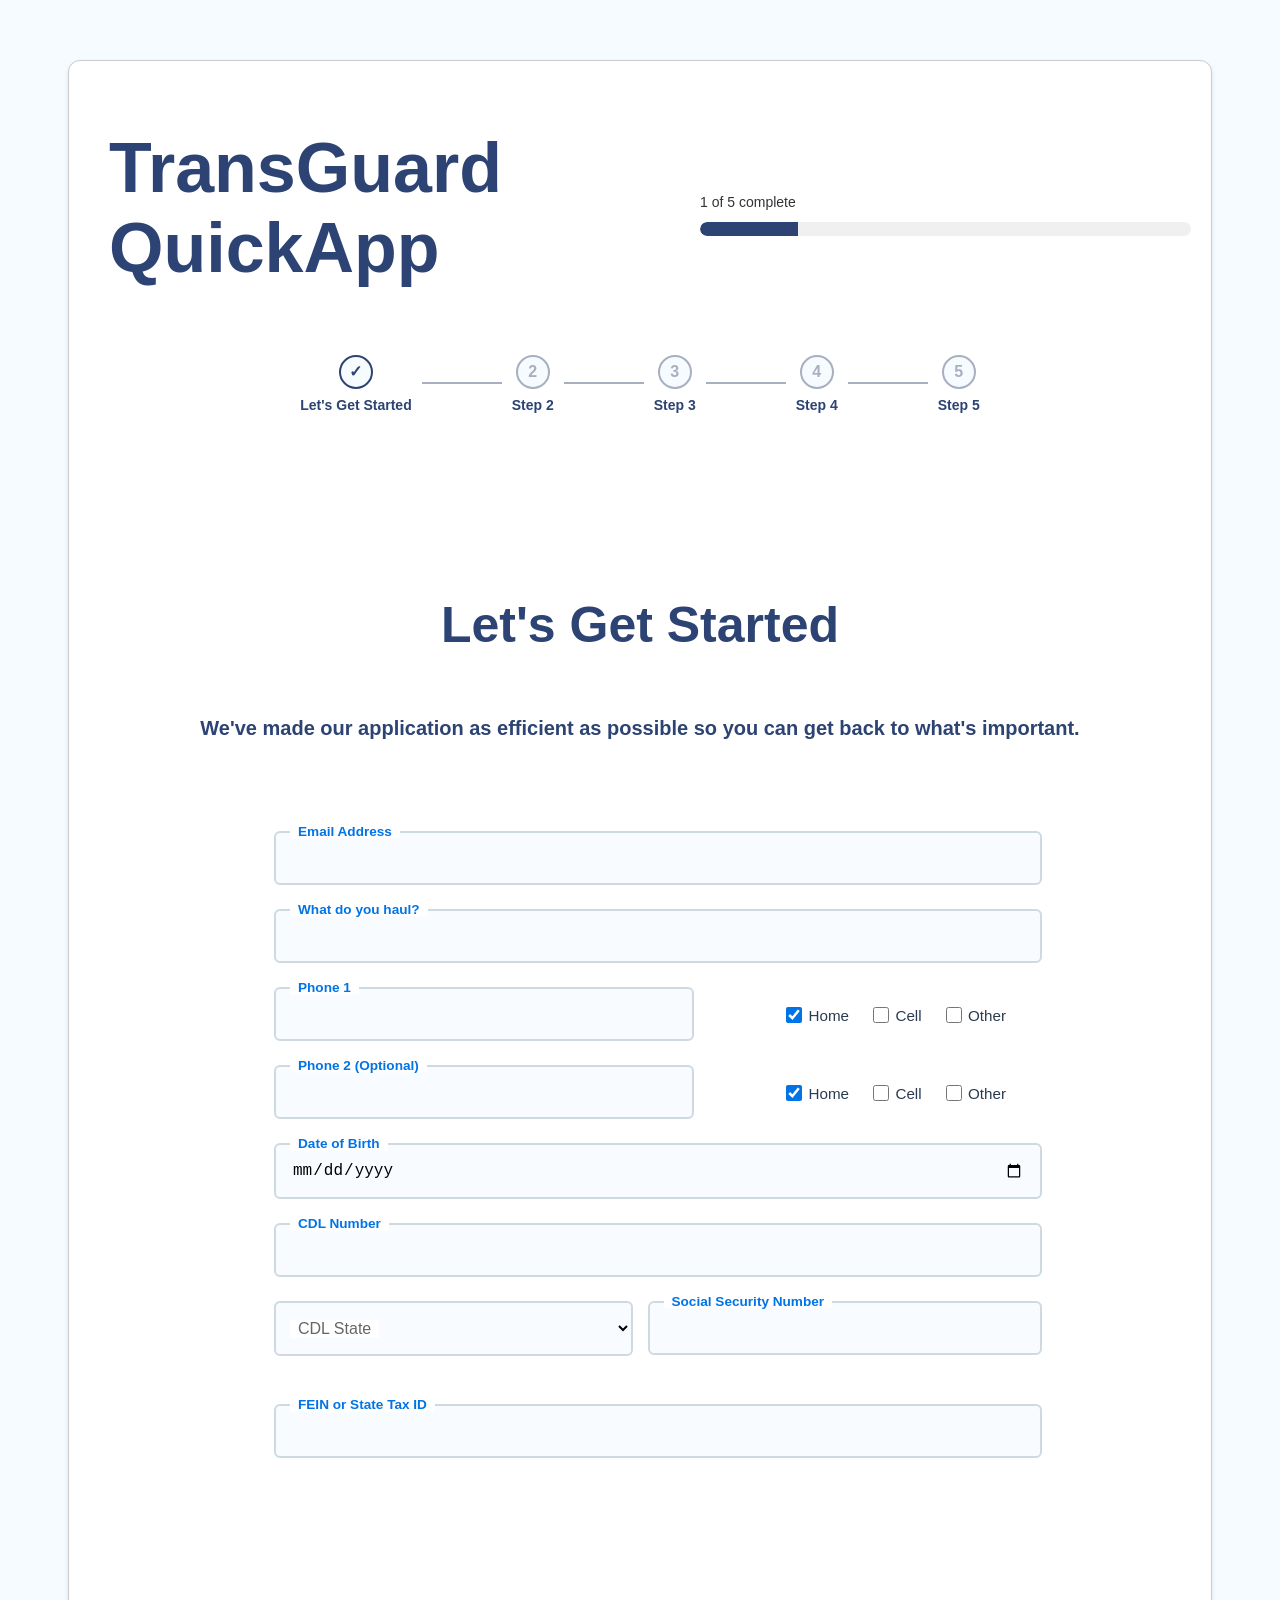
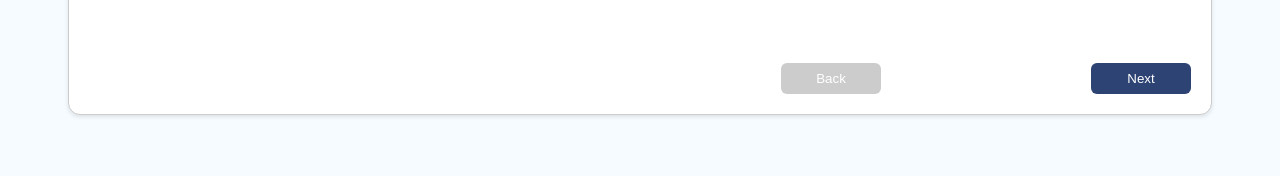
==== index.html @ a88e21fb "feat: add project files till step 3" ====
<!DOCTYPE html>
<html lang="en">
  <head>
    <meta charset="UTF-8" />
    <meta name="viewport" content="width=device-width, initial-scale=1.0" />
    <title>Form File</title>
    <link rel="stylesheet" href="styles/main.css" />
    <!-- <link rel="stylesheet" href="styles/step1.css" /> -->
  </head>
  <body>
    <form class="main-container">
      <div class="head">
        <h1>TransGuard QuickApp</h1>
        <div class="progress-container">
          <p id="progress-text">1 of 5 complete</p>
          <div class="progress-bar">
            <div class="progress-fill"></div>
          </div>
        </div>
      </div>
      <div class="stepper-container">
        <div class="step active">
          <div class="circle">✓</div>
          <p>Let's Get Started</p>
        </div>
        <div class="line"></div>
        <div class="step">
          <div class="circle">2</div>
          <p>Step 2</p>
        </div>
        <div class="line"></div>
        <div class="step">
          <div class="circle">3</div>
          <p>Step 3</p>
        </div>
        <div class="line"></div>
        <div class="step">
          <div class="circle">4</div>
          <p>Step 4</p>
        </div>
        <div class="line"></div>
        <div class="step">
          <div class="circle">5</div>
          <p>Step 5</p>
        </div>
      </div>

      <div class="target">
      </div>

      <div class="form-buttons">
        <button type="button" id="prevBtn" disabled>Back</button>
        <button type="button" id="nextBtn">Next</button>
        <button type="button" id="submitBtn" class="hidden">Submit</button>
      </div>
    </form>

    <script src="js/snapping.js"></script>
  </body>
</html>
---- styles/main.css ----
body {
  background-color: #f5fbff;
  font-family: Arial, sans-serif;
  margin-top: 50px;
}

form {
  display: flex;
  flex-direction: column;
  gap: 20px;
  margin: 60px;
  border: 1px solid #ccc;
  padding: 20px;
  border-radius: 12px;
  background-color: white;
  box-shadow: 0 2px 4px rgba(0, 0, 0, 0.1);
}

.head {
  display: flex;
  gap: 70px;
}

.progress-container {
  display: flex;
  flex-direction: column;
  align-items: flex-start;
  justify-content: center;
  gap: 6px;
  width: 700px;
}

.head h1 {
  color: #2c4373;
  margin-left: 20px;
  font-size: 70px;
}

.progress-container p {
  font-size: 14px;
  color: #333;
  margin-bottom: 6px;
}

.progress-bar {
  width: 100%;
  height: 14px;
  background-color: #f0f0f0;
  border-radius: 8px;
  overflow: hidden;
}

.progress-fill {
  width: 30%;
  height: 100%;
  background-color: #2c4373;
  border-radius: 8px 0 0 8px;
  transition: width 0.4s ease;
}

.stepper-container {
  display: flex;
  align-items: center;
  justify-content: center;
  gap: 10px;
}

.step {
  display: flex;
  flex-direction: column;
  align-items: center;
  position: relative;
}

.circle {
  width: 30px;
  height: 30px;
  border: 2px solid #a8b0c0;
  border-radius: 50%;
  display: flex;
  justify-content: center;
  align-items: center;
  font-weight: bold;
  color: #a8b0c0;
  background-color: #f5fbff;
}

.step.active .circle {
  border-color: #2c4373;
  color: #2c4373;
}

.step.completed .circle {
  background-color: #2c4373;
  color: #fff;
  border-color: #2c4373;
}

.step p {
  margin-top: 8px;
  font-weight: bold;
  color: #2c4373;
  font-size: 14px;
}

.line {
  height: 2px;
  width: 80px;
  background-color: #a8b0c0;
  margin-top: -15px;
}

.line.active {
  background-color: #2c4373;
}

.form-buttons {
  display: flex;
  justify-content: end;
  gap: 210px;
}

.form-buttons button {
  background-color: #2c4373;
  color: white;
  border: none;
  padding: 8px 16px;
  border-radius: 6px;
  cursor: pointer;
  width: 100px;
  transition: background 0.3s ease;
}

.form-buttons button:hover {
  background-color: #1e2f5b;
}

.form-buttons button:disabled {
  background-color: #ccc;
  cursor: not-allowed;
}



.floating-label {
    position: absolute;
    left: 1rem;
    top: 50%;
    transform: translateY(-50%);
    background-color: white;
    padding: 0 0.5rem;
    color: #666;
    font-size: 1rem;
    font-weight: 500;
    pointer-events: none;
    transition: all 0.3s ease;
    z-index: 1;
  }
  
  .input-container input:focus + .floating-label,
  .input-container input:valid + .floating-label,
  .input-container input:not(:placeholder-shown) + .floating-label,
  .input-container input.has-value + .floating-label,
  .input-container input.focused + .floating-label,
  .input-container select:focus + .floating-label,
  .input-container select:valid + .floating-label,
  .input-container select.has-value + .floating-label,
  .input-container select.focused + .floating-label {
    top: 0;
    transform: translateY(-50%);
    font-size: 0.85rem;
    color: #0073e6;
    font-weight: 600;
  }
---- styles/step1.css ----
/* ===== Target Container Styles ===== */
.target {
  margin: 20px 20px;
  padding: 80px;
  border-radius: 8px;
}

.target h2 {
  color: #2c4373;
  margin-top: 0;
}

.target p {
  color: #333;
  line-height: 1.6;
}

/* ===== Step 1 Header Styles ===== */
.step-1-header {
  display: flex;
  justify-content: center;
  color: #2c4373;
  line-height: 1.8;
  margin-bottom: 40px;
  font-size: 50px;
}

.step-1-text {
  display: flex;
  justify-content: center;
  color: #2c4373;
  line-height: 1.8;
  margin-bottom: 40px;
  font-size: 20px;
}

/* ===== Form Container ===== */
.form-container {
  margin: 85px;
  text-align: center;
}

/* ===== Form Input Styles ===== */
label {
  display: block;
  font-weight: 700;
  color: #1f3b73;
  margin-bottom: 6px;
}

input,
select,
textarea {
  width: 100%;
  padding: 10px 12px;
  border: 2px solid #cce0eb;
  border-radius: 5px;
  background-color: #f1f8fb;
  font-size: 1rem;
  outline: none;
  transition: border-color 0.3s ease;
}

input:focus,
select:focus,
textarea:focus {
  border-color: #1f3b73;
}



input:invalid:focus,
select:invalid:focus {
  border-color: #e74c3c;
  box-shadow: 0 0 4px rgba(231, 76, 60, 0.4);
}

input:invalid + .error,
select:invalid + .error {
  color: #e74c3c;
  font-size: 0.9rem;
}

/* ===== Required Text ===== */
input:invalid ~ .required-text,
select:invalid ~ .required-text {
  display: block;
  color: #e74c3c;
  font-size: 0.9rem;
  margin-top: 3px;
}

.required-text {
  display: block;
  color: #e74c3c;
  font-size: 0.9rem;
  margin-top: 3px;
  margin-bottom: 15px;
}

/* ===== Form Group and Layout ===== */
.form-group {
  margin-bottom: 1.5rem;
}

.form-row {
  display: flex;
  gap: 15px;
}

.form-row .form-group.half {
  flex: 1;
}

/* ===== Phone Input Styling ===== */
.phone-input {
  display: flex;
  flex-direction: row;
  gap: 8rem;
}

.phone-input .input-container {
  margin-bottom: 0;
  width: 100%;
}

/* ===== Checkbox Group ===== */
.checkbox-group {
  display: flex;
  align-items: center;
  justify-content: flex-start;
  gap: 1.5rem;
  margin-top: 0.5rem;
}

.checkbox-group label {
  display: flex;
  align-items: center;
  gap: 0.4rem;
  font-weight: 500;
  color: #2a3c50;
  font-size: 0.95rem;
  white-space: nowrap;
}

.checkbox-group input[type="checkbox"] {
  width: 16px;
  height: 16px;
  accent-color: #0073e6;
  cursor: pointer;
  margin: 0;
}

/* ===== Floating Label Styles ===== */
.input-container {
  position: relative;
  margin-bottom: 1.5rem;
}

.input-container input,
.input-container select {
  width: 100%;
  padding: 1rem;
  border: 2px solid #cfd9e0;
  border-radius: 6px;
  font-size: 1rem;
  background-color: #f8fbff;
  outline: none;
  transition: border-color 0.3s ease, background-color 0.3s ease;
}

.input-container input:focus,
.input-container select:focus {
  border-color: #0073e6;
  background-color: #fff;
  box-shadow: 0 0 0 3px rgba(0, 115, 230, 0.1);
}

/* ===== CDL State Specific Styling ===== */
#cdlState {
  display: flex;
}

/* ===== Other Input Field ===== */
.other-input {
  padding: 0.7rem 1rem;
  border: 2px solid #cfd9e0;
  border-radius: 5px;
  font-size: 0.9rem;
  background-color: #f8fbff;
  width: 120px;
  outline: none;
  transition: all 0.2s ease;
  display: none; /* Hidden by default */
  margin-left: 0.5rem;
}

.other-input:focus {
  border-color: #0073e6;
  background-color: #fff;
  box-shadow: 0 0 0 2px rgba(0, 115, 230, 0.1);
}
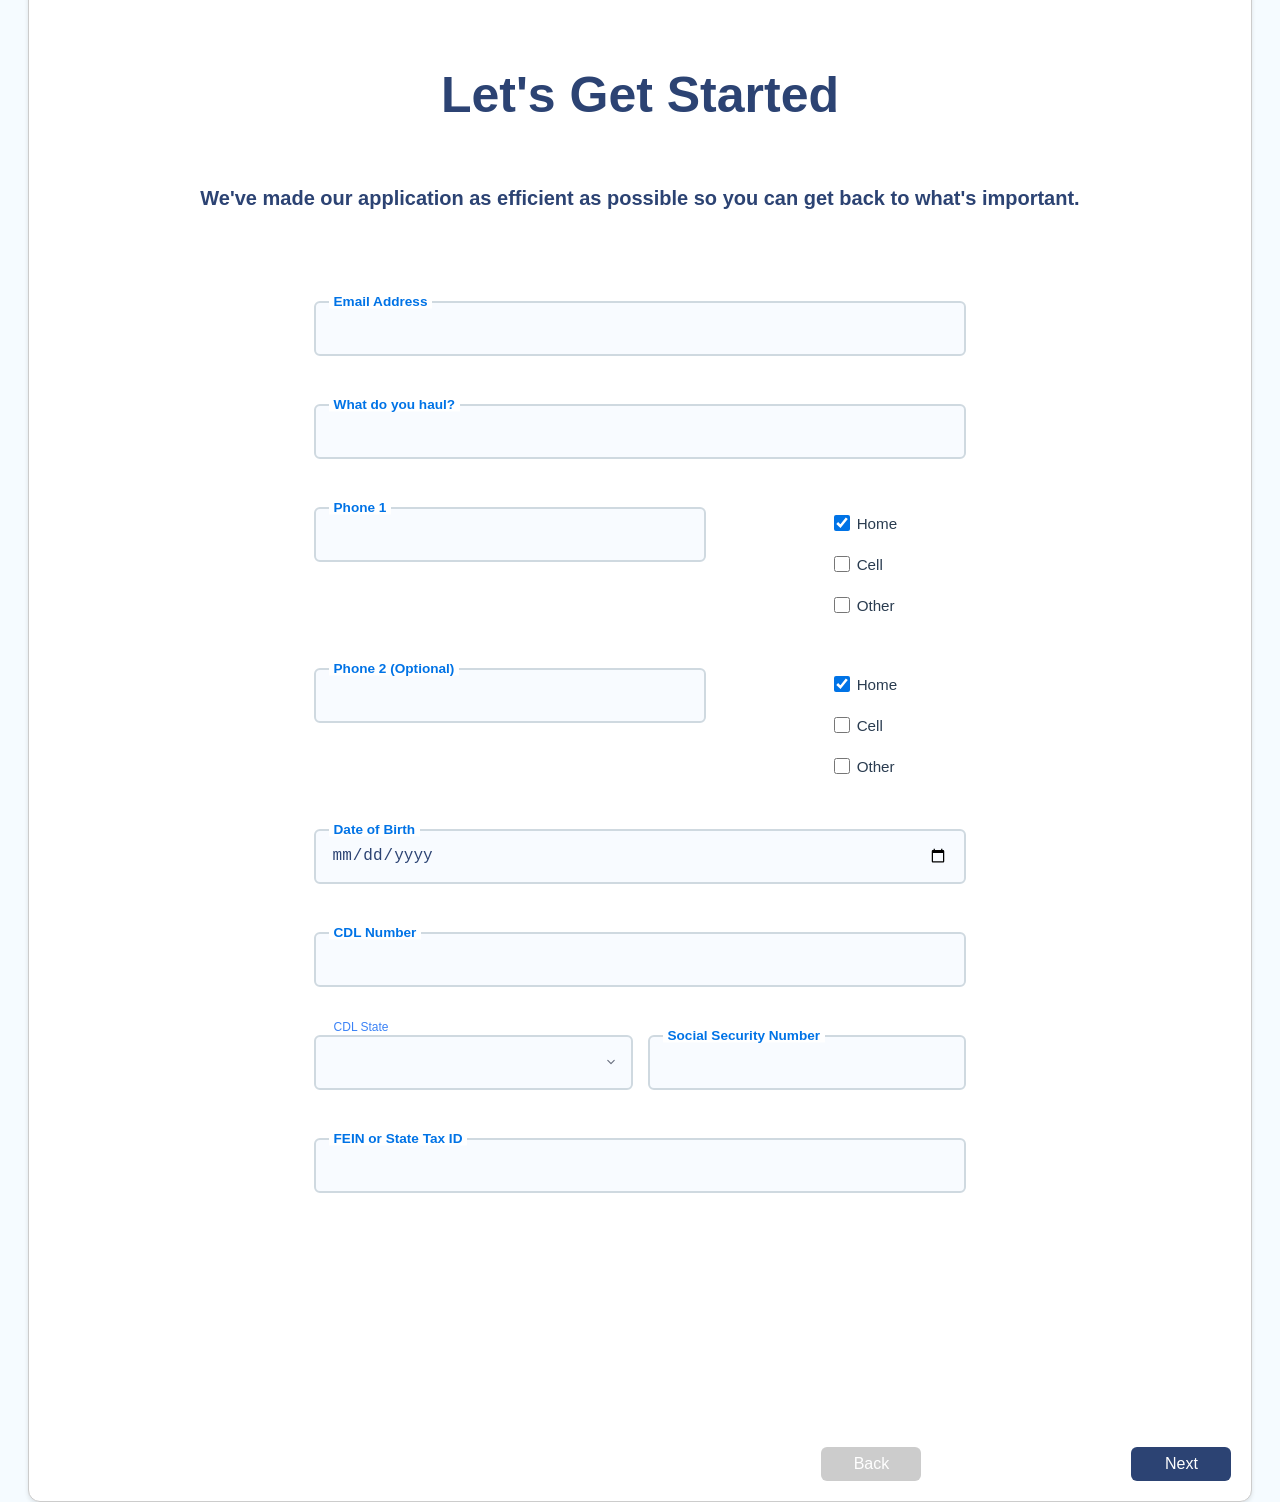
==== commit 21ba9d18: "change in style sheets" ====
--- a/index.html
+++ b/index.html
@@ -5,7 +5,10 @@
     <meta name="viewport" content="width=device-width, initial-scale=1.0" />
     <title>Form File</title>
     <link rel="stylesheet" href="styles/main.css" />
-    <!-- <link rel="stylesheet" href="styles/step1.css" /> -->
+    <link rel="stylesheet" href="../styles/step1.css" />
+    <link rel="stylesheet" href="../styles/step2.css" />
+    <link rel="stylesheet" href="../styles/step3.css" />
+    
   </head>
   <body>
     <form class="main-container">
--- a/styles/step2.css
+++ b/styles/step2.css
@@ -0,0 +1,260 @@
+body {
+  background-color: #f5fbff;
+  font-family: "Segoe UI", Tahoma, Geneva, Verdana, sans-serif;
+  display: flex;
+  justify-content: center;
+  align-items: flex-start;
+  height: 100vh;
+  margin: 0;
+  padding-top: 50px;
+  color: #2c4373;
+}
+
+.form-container {
+  background: white;
+  padding: 40px;
+  border-radius: 10px;
+  margin: 0 auto;
+  margin: 0px 35px;
+  max-width: 1200px;
+  padding: 0 85px;
+}
+
+h2 {
+  text-align: center;
+  margin-bottom: 10px;
+  color: #2c4373;
+  font-size: 48px;
+  font-weight: bold;
+}
+
+p {
+  text-align: center;
+}
+
+.form-container p {
+  color: #2c4373;
+  font-size: 20px;
+  text-align: center;
+  margin-bottom: 40px;
+}
+
+.form-grid {
+  display: grid;
+  grid-template-columns: repeat(4, 1fr);
+  gap: 15px;
+  margin-top: 25px;
+  margin-bottom: 30px;
+}
+
+.form-group {
+  display: flex;
+  flex-direction: column;
+  position: relative;
+}
+
+label {
+  position: absolute;
+  left: 15px;
+  top: 30%;
+  transform: translateY(-30%);
+  background-color: transparent;
+  color: #2c4373;
+  font-size: 16px;
+  font-weight: 400;
+  pointer-events: none;
+  transition: all 0.3s ease;
+  z-index: 1;
+  padding: 0 5px;
+}
+
+input,
+select {
+  padding: 15px;
+  border: 2px solid #e5e7eb;
+  border-radius: 8px;
+  background-color: #f8fafc;
+  font-size: 16px;
+  outline: none;
+  transition: border-color 0.3s ease, background-color 0.3s ease;
+  box-sizing: border-box;
+  height: 55px;
+  color: #2c4373;
+}
+
+input:focus,
+select:focus {
+  background-color: #fff;
+  border-color: #3b82f6;
+  box-shadow: 0 0 0 3px rgba(59, 130, 246, 0.1);
+}
+
+input:focus + label,
+input:not(:placeholder-shown) + label,
+input:valid + label,
+select:focus + label,
+select:valid + label {
+  top: -8px;
+  left: 15px;
+  font-size: 12px;
+  color: #3b82f6;
+  background-color: white;
+  padding: 0 5px;
+  font-weight: 500;
+}
+
+select {
+  appearance: none;
+  background-image: url("data:image/svg+xml,%3csvg xmlns='http://www.w3.org/2000/svg' fill='none' viewBox='0 0 20 20'%3e%3cpath stroke='%236b7280' stroke-linecap='round' stroke-linejoin='round' stroke-width='1.5' d='M6 8l4 4 4-4'/%3e%3c/svg%3e");
+  background-position: right 12px center;
+  background-repeat: no-repeat;
+  background-size: 16px;
+  padding-right: 40px;
+}
+
+/* For select elements with options, move label up when option is selected */
+select:not([value=""]) + label {
+  top: -8px;
+  left: 15px;
+  font-size: 12px;
+  color: #3b82f6;
+  background-color: white;
+  padding: 0 5px;
+  font-weight: 500;
+}
+
+.checkbox-group {
+  margin: 30px 0;
+  display: flex;
+  align-items: center;
+  justify-content: space-between;
+  gap: 2rem;
+  flex-wrap: wrap;
+}
+.checkbox-vote {
+  display: flex;
+  gap: 20px;
+}
+
+.checkbox-group p {
+  margin: 0;
+  margin-right: 1rem;
+  font-weight: 500;
+  color: #2c4373;
+  font-size: 18px;
+  text-align: left;
+}
+
+.checkbox-group label {
+  margin: 0;
+  font-size: 16px;
+  display: flex;
+  align-items: center;
+  gap: 0.5rem;
+  color: #2c4373;
+  font-weight: 500;
+  cursor: pointer;
+  position: static;
+  background: none;
+  transform: none;
+  top: auto;
+  left: auto;
+  z-index: auto;
+  pointer-events: auto;
+  transition: none;
+  padding: 0;
+}
+
+.checkbox-group input[type="checkbox"],
+.checkbox-group input[type="radio"] {
+  width: 18px;
+  height: 18px;
+  accent-color: #2c4373;
+  cursor: pointer;
+  margin: 0;
+  padding: 0;
+}
+
+button {
+  margin-top: 25px;
+  width: 100%;
+  padding: 12px;
+  font-size: 16px;
+  color: white;
+  background-color: #1a4e8a;
+  border: none;
+  border-radius: 6px;
+  cursor: pointer;
+  transition: 0.3s;
+}
+
+button:hover {
+  background-color: #163d6c;
+}
+
+/* Grid layout to match the image exactly */
+.form-grid .form-group:nth-child(1) {
+  /* Prefix */
+  grid-column: 1;
+  grid-row: 1;
+}
+
+.form-grid .form-group:nth-child(2) {
+  /* First Name */
+  grid-column: 2;
+  grid-row: 1;
+}
+
+.form-grid .form-group:nth-child(3) {
+  /* Last Name */
+  grid-column: 3;
+  grid-row: 1;
+}
+
+.form-grid .form-group:nth-child(4) {
+  /* Middle Name */
+  grid-column: 4;
+  grid-row: 1;
+}
+
+.form-grid .form-group:nth-child(5) {
+  /* Address */
+  grid-column: 1 / 3;
+  grid-row: 2;
+}
+
+.form-grid .form-group:nth-child(6) {
+  /* APT/Suite */
+  grid-column: 3 / 5;
+  grid-row: 2;
+}
+
+.form-grid .form-group:nth-child(7) {
+  /* City */
+  grid-column: 1;
+  grid-row: 3;
+}
+
+.form-grid .form-group:nth-child(8) {
+  /* State */
+  grid-column: 2;
+  grid-row: 3;
+}
+
+.form-grid .form-group:nth-child(9) {
+  /* Zip */
+  grid-column: 3 / 5;
+  grid-row: 3;
+}
+
+.form-grid .form-group:nth-child(10) {
+  /* Motor Carrier Name */
+  grid-column: 1 / 3;
+  grid-row: 4;
+}
+
+.form-grid .form-group:nth-child(11) {
+  /* Unit Number */
+  grid-column: 3 / 5;
+  grid-row: 4;
+}
--- a/styles/step3.css
+++ b/styles/step3.css
@@ -0,0 +1,50 @@
+body {
+    background-color: #f5fbff;
+    font-family: 'Segoe UI', Tahoma, Geneva, Verdana, sans-serif;
+    display: flex;
+    justify-content: center;
+    align-items: center;
+    height: 100vh;
+    margin: 0;
+    padding-top: 60px;
+    color: #2c4373;
+  }
+  
+  .form-container {
+    background: white;
+    border-radius: 10px;
+    padding: 0px 80px;
+    text-align: center;
+    margin: 30px 60px;
+  }
+  
+  h2 {
+    margin-bottom: 10px;
+    font-size: 80px;
+  }
+  
+  p {
+    font-size: 17px;
+    margin-bottom: 25px;
+  }
+  
+  .checkbox-list {
+    display: flex;
+    flex-direction: column;
+    align-items: flex-start;
+    gap: 12px;
+    font-size: 16px;
+  }
+  
+  .checkbox-list label {
+    display: flex;
+    align-items: center;
+    gap: 10px;
+  }
+  
+  input[type="checkbox"] {
+    width: 20px;
+    height: 20px;
+    accent-color: #1a4e8a;
+    cursor: pointer;
+  }
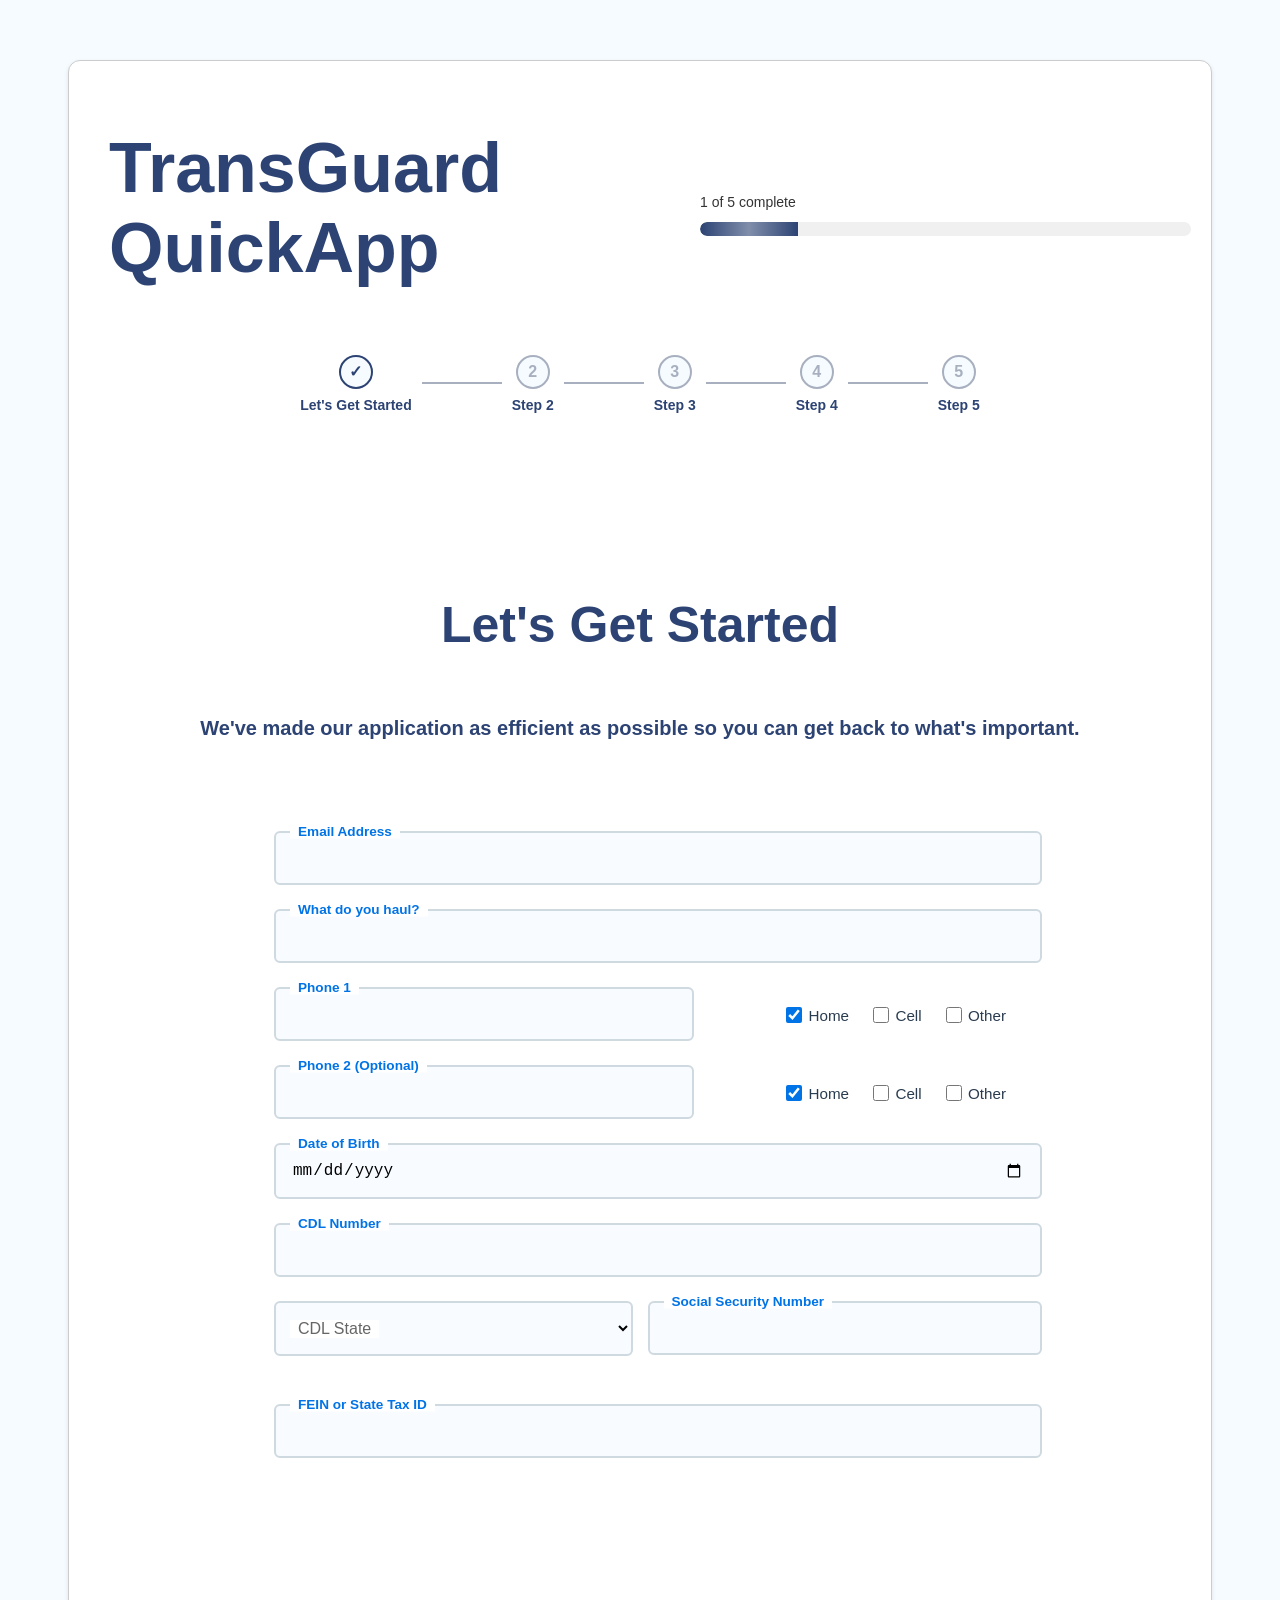
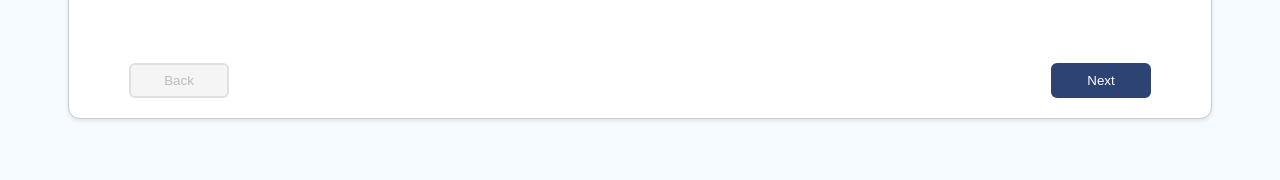
==== commit cf36d181: "step 5 and required texts" ====
--- a/index.html
+++ b/index.html
@@ -5,9 +5,8 @@
     <meta name="viewport" content="width=device-width, initial-scale=1.0" />
     <title>Form File</title>
     <link rel="stylesheet" href="styles/main.css" />
-    <link rel="stylesheet" href="../styles/step1.css" />
-    <link rel="stylesheet" href="../styles/step2.css" />
-    <link rel="stylesheet" href="../styles/step3.css" />
+
+    
     
   </head>
   <body>
@@ -54,10 +53,10 @@
       <div class="form-buttons">
         <button type="button" id="prevBtn" disabled>Back</button>
         <button type="button" id="nextBtn">Next</button>
-        <button type="button" id="submitBtn" class="hidden">Submit</button>
       </div>
     </form>
 
+    <script src="js/required.js"></script>
     <script src="js/snapping.js"></script>
   </body>
 </html>
--- a/styles/main.css
+++ b/styles/main.css
@@ -116,8 +116,8 @@
 
 .form-buttons {
   display: flex;
-  justify-content: end;
-  gap: 210px;
+  justify-content: space-between;
+  margin: 0px 40px;
 }
 
 .form-buttons button {
@@ -128,11 +128,79 @@
   border-radius: 6px;
   cursor: pointer;
   width: 100px;
-  transition: background 0.3s ease;
-}
-
-.form-buttons button:hover {
-  background-color: #1e2f5b;
+  transition: all 0.3s cubic-bezier(0.4, 0, 0.2, 1);
+  position: relative;
+  overflow: hidden;
+}
+
+#prevBtn {
+  background-color: #e3f2fd;
+  color: #2196f3;
+  border: 2px solid #2196f3;
+  font-weight: 500;
+  display: flex;
+  align-items: center;
+  justify-content: center;
+  gap: 8px;
+}
+
+#prevBtn::before {
+  font-size: 16px;
+  font-weight: bold;
+}
+
+#prevBtn:hover:not(:disabled) {
+  background-color: #bbdefb;
+  border-color: #1976d2;
+  color: #1976d2;
+  transform: translateY(-2px);
+  box-shadow: 0 4px 12px rgba(33, 150, 243, 0.3);
+}
+
+#prevBtn:disabled {
+  background-color: #f5f5f5;
+  color: #bdbdbd;
+  border-color: #e0e0e0;
+  cursor: not-allowed;
+  transform: none;
+  box-shadow: none;
+}
+
+#prevBtn:disabled::before {
+  color: #bdbdbd;
+}
+
+#nextBtn,
+#submitBtn {
+  background-color: #2c4373;
+  border: 2px solid #2c4373;
+}
+
+.form-buttons button:not(:disabled):hover {
+  transform: translateY(-2px);
+  box-shadow: 0 4px 12px rgba(44, 67, 115, 0.3);
+}
+
+.form-buttons button:not(:disabled):active {
+  transform: translateY(0);
+}
+
+.form-buttons button::before {
+  content: "";
+  position: absolute;
+  top: 50%;
+  left: 50%;
+  width: 0;
+  height: 0;
+  border-radius: 50%;
+  background: rgba(255, 255, 255, 0.3);
+  transition: all 0.3s ease;
+  transform: translate(-50%, -50%);
+}
+
+.form-buttons button:not(:disabled):active::before {
+  width: 200px;
+  height: 200px;
 }
 
 .form-buttons button:disabled {
@@ -140,36 +208,698 @@
   cursor: not-allowed;
 }
 
-
-
 .floating-label {
-    position: absolute;
-    left: 1rem;
-    top: 50%;
-    transform: translateY(-50%);
-    background-color: white;
-    padding: 0 0.5rem;
-    color: #666;
-    font-size: 1rem;
-    font-weight: 500;
-    pointer-events: none;
-    transition: all 0.3s ease;
-    z-index: 1;
-  }
-  
-  .input-container input:focus + .floating-label,
-  .input-container input:valid + .floating-label,
-  .input-container input:not(:placeholder-shown) + .floating-label,
-  .input-container input.has-value + .floating-label,
-  .input-container input.focused + .floating-label,
-  .input-container select:focus + .floating-label,
-  .input-container select:valid + .floating-label,
-  .input-container select.has-value + .floating-label,
-  .input-container select.focused + .floating-label {
-    top: 0;
-    transform: translateY(-50%);
-    font-size: 0.85rem;
-    color: #0073e6;
-    font-weight: 600;
-  }
-  +  position: absolute;
+  left: 1rem;
+  top: 50%;
+  transform: translateY(-50%);
+  background-color: white;
+  padding: 0 0.5rem;
+  color: #666;
+  font-size: 1rem;
+  font-weight: 500;
+  pointer-events: none;
+  transition: all 0.3s ease;
+  z-index: 1;
+}
+
+.input-container input:focus + .floating-label,
+.input-container input:valid + .floating-label,
+.input-container input:not(:placeholder-shown) + .floating-label,
+.input-container input.has-value + .floating-label,
+.input-container input.focused + .floating-label,
+.input-container select:focus + .floating-label,
+.input-container select:valid + .floating-label,
+.input-container select.has-value + .floating-label,
+.input-container select.focused + .floating-label {
+  top: 0;
+  transform: translateY(-50%);
+  font-size: 0.85rem;
+  color: #0073e6;
+  font-weight: 600;
+}
+
+/* ===== MOBILE RESPONSIVE DESIGN ===== */
+@media (max-width: 768px) {
+  body {
+    margin-top: 20px;
+  }
+
+  form {
+    margin: 20px 15px;
+    padding: 15px;
+  }
+
+  .head {
+    flex-direction: column;
+    gap: 20px;
+    align-items: center;
+  }
+
+  .head h1 {
+    font-size: 36px;
+    margin-left: 0;
+    text-align: center;
+  }
+
+  .progress-container {
+    width: 100%;
+    align-items: center;
+  }
+
+  .progress-container p {
+    font-size: 12px;
+    text-align: center;
+  }
+
+  .stepper-container {
+    flex-wrap: wrap;
+    gap: 5px;
+    justify-content: center;
+  }
+
+  .step p {
+    font-size: 10px;
+    text-align: center;
+    white-space: nowrap;
+  }
+
+  .circle {
+    width: 25px;
+    height: 25px;
+    font-size: 12px;
+  }
+
+  .line {
+    width: 30px;
+    margin-top: -12px;
+  }
+
+  .form-buttons {
+    flex-direction: column;
+    gap: 15px;
+    align-items: center;
+  }
+
+  .form-buttons button {
+    width: 100%;
+    max-width: 200px;
+    padding: 12px 20px;
+  }
+}
+
+
+
+/* Loading Overlay */
+.loading-overlay {
+  position: fixed;
+  top: 0;
+  left: 0;
+  width: 100%;
+  height: 100%;
+  background: rgba(44, 67, 115, 0.9);
+  display: flex;
+  align-items: center;
+  justify-content: center;
+  z-index: 9999;
+  -webkit-backdrop-filter: blur(5px);
+  backdrop-filter: blur(5px);
+}
+
+.loading-spinner {
+  text-align: center;
+  color: white;
+}
+
+.spinner {
+  width: 40px;
+  height: 40px;
+  border: 4px solid rgba(255, 255, 255, 0.3);
+  border-top: 4px solid white;
+  border-radius: 50%;
+  animation: spin 1s linear infinite;
+  margin: 0 auto 20px;
+}
+
+@keyframes spin {
+  0% {
+    transform: rotate(0deg);
+  }
+  100% {
+    transform: rotate(360deg);
+  }
+}
+
+/* Toast Notifications */
+.toast {
+  position: fixed;
+  top: 20px;
+  right: 20px;
+  min-width: 300px;
+  max-width: 500px;
+  background: white;
+  border-radius: 8px;
+  box-shadow: 0 4px 20px rgba(0, 0, 0, 0.15);
+  z-index: 10000;
+  animation: toastSlideIn 0.3s ease-out;
+  border-left: 4px solid #2c4373;
+}
+
+.toast-success {
+  border-left-color: #27ae60;
+}
+
+.toast-error {
+  border-left-color: #e74c3c;
+}
+
+.toast-warning {
+  border-left-color: #f39c12;
+}
+
+.toast-info {
+  border-left-color: #3498db;
+}
+
+.toast-content {
+  display: flex;
+  align-items: center;
+  padding: 16px;
+  gap: 12px;
+}
+
+.toast-icon {
+  font-size: 18px;
+  font-weight: bold;
+  width: 24px;
+  text-align: center;
+}
+
+.toast-success .toast-icon {
+  color: #27ae60;
+}
+
+.toast-error .toast-icon {
+  color: #e74c3c;
+}
+
+.toast-warning .toast-icon {
+  color: #f39c12;
+}
+
+.toast-info .toast-icon {
+  color: #3498db;
+}
+
+.toast-message {
+  flex: 1;
+  color: #2c4373;
+  font-weight: 500;
+}
+
+.toast-close {
+  background: none;
+  border: none;
+  font-size: 20px;
+  color: #999;
+  cursor: pointer;
+  padding: 0;
+  width: 24px;
+  height: 24px;
+  border-radius: 50%;
+  display: flex;
+  align-items: center;
+  justify-content: center;
+  transition: background-color 0.2s ease;
+}
+
+.toast-close:hover {
+  background-color: #f0f0f0;
+}
+
+.toast-exit {
+  animation: toastSlideOut 0.3s ease-in;
+}
+
+@keyframes toastSlideIn {
+  from {
+    transform: translateX(100%);
+    opacity: 0;
+  }
+  to {
+    transform: translateX(0);
+    opacity: 1;
+  }
+}
+
+@keyframes toastSlideOut {
+  from {
+    transform: translateX(0);
+    opacity: 1;
+  }
+  to {
+    transform: translateX(100%);
+    opacity: 0;
+  }
+}
+
+/* Auto-save Indicator */
+.autosave-indicator {
+  position: fixed;
+  bottom: 20px;
+  right: 20px;
+  background: white;
+  padding: 12px 20px;
+  border-radius: 25px;
+  box-shadow: 0 2px 10px rgba(0, 0, 0, 0.1);
+  font-size: 14px;
+  font-weight: 500;
+  color: #2c4373;
+  z-index: 1000;
+  transition: all 0.3s ease;
+  border: 2px solid #e0e0e0;
+}
+
+.autosave-indicator.saving {
+  border-color: #f39c12;
+  color: #f39c12;
+}
+
+.autosave-indicator.saved {
+  border-color: #27ae60;
+  color: #27ae60;
+}
+
+.autosave-indicator.error {
+  border-color: #e74c3c;
+  color: #e74c3c;
+}
+
+.autosave-indicator.fade-out {
+  opacity: 0;
+  transform: translateY(10px);
+}
+
+/* Enhanced Progress Bar */
+.progress-fill {
+  transition: width 0.8s cubic-bezier(0.4, 0, 0.2, 1);
+  position: relative;
+  overflow: hidden;
+}
+
+.progress-fill::after {
+  content: "";
+  position: absolute;
+  top: 0;
+  left: 0;
+  bottom: 0;
+  right: 0;
+  background: linear-gradient(
+    90deg,
+    transparent,
+    rgba(255, 255, 255, 0.4),
+    transparent
+  );
+  animation: progressShimmer 2s infinite;
+}
+
+@keyframes progressShimmer {
+  0% {
+    transform: translateX(-100%);
+  }
+  100% {
+    transform: translateX(100%);
+  }
+}
+
+/* Enhanced Button Animations */
+.form-buttons button {
+  position: relative;
+  overflow: hidden;
+  transition: all 0.3s cubic-bezier(0.4, 0, 0.2, 1);
+}
+
+.form-buttons button:not(:disabled):hover {
+  transform: translateY(-2px);
+  box-shadow: 0 4px 12px rgba(44, 67, 115, 0.3);
+}
+
+.form-buttons button:not(:disabled):active {
+  transform: translateY(0);
+}
+
+.form-buttons button::before {
+  content: "";
+  position: absolute;
+  top: 50%;
+  left: 50%;
+  width: 0;
+  height: 0;
+  border-radius: 50%;
+  background: rgba(255, 255, 255, 0.3);
+  transition: all 0.3s ease;
+  transform: translate(-50%, -50%);
+}
+
+.form-buttons button:not(:disabled):active::before {
+  width: 200px;
+  height: 200px;
+}
+
+/* Enhanced Step Indicators */
+.step {
+  transition: all 0.3s cubic-bezier(0.4, 0, 0.2, 1);
+}
+
+.step:hover .circle {
+  transform: scale(1.1);
+}
+
+.step.active .circle {
+  animation: pulseActive 2s infinite;
+}
+
+@keyframes pulseActive {
+  0%,
+  100% {
+    box-shadow: 0 0 0 0 rgba(44, 67, 115, 0.4);
+  }
+  50% {
+    box-shadow: 0 0 0 10px rgba(44, 67, 115, 0);
+  }
+}
+
+.step.completed .circle {
+  animation: checkmarkBounce 0.6s ease-out;
+}
+
+@keyframes checkmarkBounce {
+  0% {
+    transform: scale(0.8);
+  }
+  50% {
+    transform: scale(1.2);
+  }
+  100% {
+    transform: scale(1);
+  }
+}
+
+/* Enhanced Form Field Animations */
+.input-container input:focus,
+.input-container select:focus {
+  transform: translateY(-1px);
+  transition: all 0.3s cubic-bezier(0.4, 0, 0.2, 1);
+}
+
+/* Improved Error States */
+input.error,
+select.error {
+  animation: errorShake 0.4s ease-in-out;
+}
+
+@keyframes errorShake {
+  0%,
+  100% {
+    transform: translateX(0);
+  }
+  10%,
+  30%,
+  50%,
+  70%,
+  90% {
+    transform: translateX(-3px);
+  }
+  20%,
+  40%,
+  60%,
+  80% {
+    transform: translateX(3px);
+  }
+}
+
+/* Success State Animation */
+input.valid,
+select.valid {
+  animation: successGlow 0.6s ease-in-out;
+}
+
+@keyframes successGlow {
+  0% {
+    box-shadow: 0 0 0 0 rgba(39, 174, 96, 0.4);
+  }
+  50% {
+    box-shadow: 0 0 0 8px rgba(39, 174, 96, 0);
+  }
+  100% {
+    box-shadow: 0 0 0 0 rgba(39, 174, 96, 0);
+  }
+}
+/* media view */
+@media (max-width: 1200px) {
+  body {
+    margin-top: 30px;
+  }
+
+  form {
+    margin: 40px 30px;
+    padding: 25px;
+  }
+
+  .head {
+    flex-direction: column;
+    gap: 30px;
+    align-items: center;
+  }
+
+  .head h1 {
+    font-size: 50px;
+    margin-left: 0;
+    text-align: center;
+  }
+
+  .progress-container {
+    width: 100%;
+    max-width: 600px;
+    align-items: center;
+  }
+
+  .progress-container p {
+    font-size: 16px;
+    text-align: center;
+  }
+
+  .stepper-container {
+    flex-wrap: wrap;
+    gap: 8px;
+    justify-content: center;
+    padding: 0 20px;
+  }
+
+  .step p {
+    font-size: 12px;
+    text-align: center;
+    white-space: nowrap;
+  }
+
+  .circle {
+    width: 28px;
+    height: 28px;
+    font-size: 14px;
+  }
+
+  .line {
+    width: 60px;
+    margin-top: -14px;
+  }
+
+  .form-buttons {
+    gap: 100px;
+    justify-content: space-between;
+    padding: 0 50px;
+  }
+
+  .form-buttons button {
+    width: 120px;
+    padding: 12px 20px;
+    font-size: 16px;
+  }
+
+  /* Toast adjustments for tablet */
+  .toast {
+    top: 15px;
+    right: 15px;
+    min-width: 280px;
+    max-width: 400px;
+  }
+
+  .autosave-indicator {
+    bottom: 15px;
+    right: 15px;
+    font-size: 13px;
+    padding: 10px 16px;
+  }
+}
+
+@media (max-width: 768px) {
+  body {
+    margin-top: 20px;
+  }
+
+  form {
+    margin: 20px 15px;
+    padding: 15px;
+  }
+
+  .head {
+    flex-direction: column;
+    gap: 20px;
+    align-items: center;
+  }
+
+  .head h1 {
+    font-size: 36px;
+    margin-left: 0;
+    text-align: center;
+  }
+
+  .progress-container {
+    width: 100%;
+    align-items: center;
+  }
+
+  .progress-container p {
+    font-size: 12px;
+    text-align: center;
+  }
+
+  .stepper-container {
+    flex-wrap: wrap;
+    gap: 5px;
+    justify-content: center;
+  }
+
+  .step p {
+    font-size: 10px;
+    text-align: center;
+    white-space: nowrap;
+  }
+
+  .circle {
+    width: 25px;
+    height: 25px;
+    font-size: 12px;
+  }
+
+  .line {
+    width: 30px;
+    margin-top: -12px;
+  }
+
+  .form-buttons {
+    flex-direction: column;
+    gap: 15px;
+    align-items: center;
+  }
+
+  .form-buttons button {
+    width: 100%;
+    max-width: 200px;
+    padding: 12px 20px;
+  }
+
+  /* Mobile toast adjustments */
+  .toast {
+    top: 10px;
+    right: 10px;
+    left: 10px;
+    min-width: auto;
+    max-width: none;
+  }
+
+  .toast-content {
+    padding: 12px;
+    gap: 8px;
+  }
+
+  .toast-message {
+    font-size: 14px;
+  }
+
+  .autosave-indicator {
+    bottom: 10px;
+    right: 10px;
+    font-size: 12px;
+    padding: 8px 12px;
+  }
+
+  /* Hide hover effects on mobile */
+  .step:hover .circle {
+    transform: none;
+  }
+
+  .form-buttons button:not(:disabled):hover {
+    transform: none;
+    box-shadow: none;
+  }
+}
+
+@media (max-width: 480px) {
+  form {
+    margin: 10px 8px;
+    padding: 12px;
+  }
+
+  .head h1 {
+    font-size: 28px;
+  }
+
+  .progress-container p {
+    font-size: 11px;
+  }
+
+  .stepper-container {
+    gap: 2px;
+  }
+
+  .step p {
+    font-size: 8px;
+  }
+
+  .circle {
+    width: 20px;
+    height: 20px;
+    font-size: 10px;
+  }
+
+  .line {
+    width: 20px;
+  }
+
+  .form-buttons button {
+    padding: 10px 16px;
+    font-size: 14px;
+  }
+
+  .toast {
+    top: 5px;
+    right: 5px;
+    left: 5px;
+  }
+
+  .toast-content {
+    padding: 10px;
+    gap: 6px;
+  }
+
+  .toast-message {
+    font-size: 13px;
+  }
+
+  .autosave-indicator {
+    bottom: 5px;
+    right: 5px;
+    font-size: 11px;
+    padding: 6px 10px;
+  }
+}
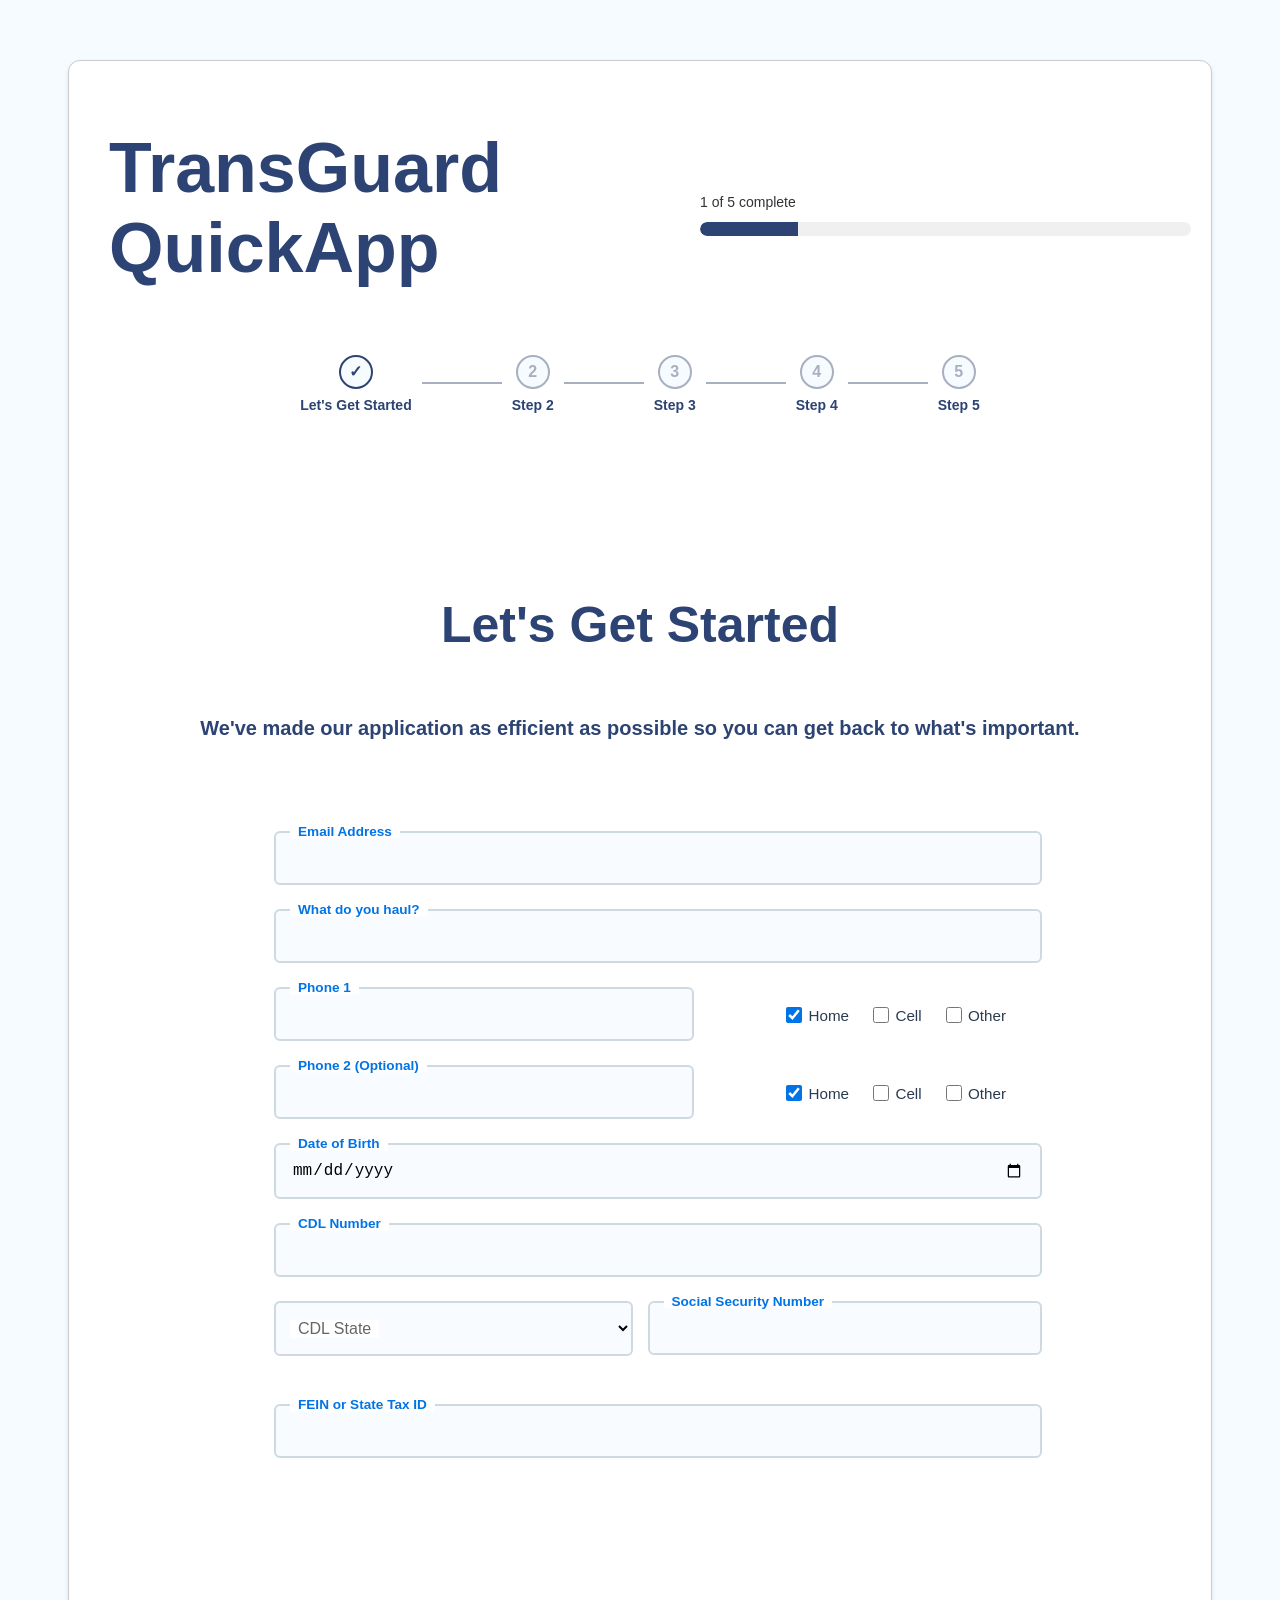
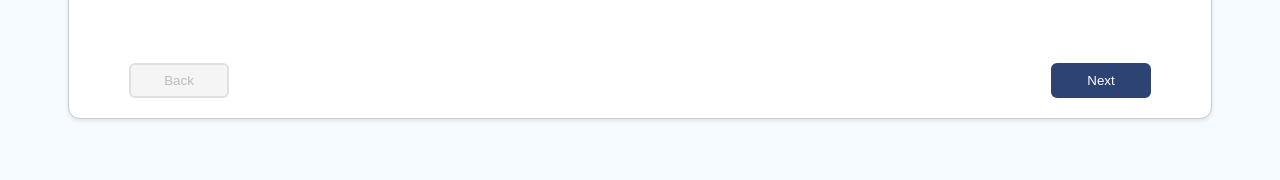
==== commit 8b03c020: "finished the projext" ====
--- a/index.html
+++ b/index.html
@@ -5,9 +5,6 @@
     <meta name="viewport" content="width=device-width, initial-scale=1.0" />
     <title>Form File</title>
     <link rel="stylesheet" href="styles/main.css" />
-
-    
-    
   </head>
   <body>
     <form class="main-container">
--- a/styles/main.css
+++ b/styles/main.css
@@ -144,11 +144,6 @@
   gap: 8px;
 }
 
-#prevBtn::before {
-  font-size: 16px;
-  font-weight: bold;
-}
-
 #prevBtn:hover:not(:disabled) {
   background-color: #bbdefb;
   border-color: #1976d2;
@@ -166,10 +161,6 @@
   box-shadow: none;
 }
 
-#prevBtn:disabled::before {
-  color: #bdbdbd;
-}
-
 #nextBtn,
 #submitBtn {
   background-color: #2c4373;
@@ -183,24 +174,6 @@
 
 .form-buttons button:not(:disabled):active {
   transform: translateY(0);
-}
-
-.form-buttons button::before {
-  content: "";
-  position: absolute;
-  top: 50%;
-  left: 50%;
-  width: 0;
-  height: 0;
-  border-radius: 50%;
-  background: rgba(255, 255, 255, 0.3);
-  transition: all 0.3s ease;
-  transform: translate(-50%, -50%);
-}
-
-.form-buttons button:not(:disabled):active::before {
-  width: 200px;
-  height: 200px;
 }
 
 .form-buttons button:disabled {
@@ -239,7 +212,73 @@
   font-weight: 600;
 }
 
-/* ===== MOBILE RESPONSIVE DESIGN ===== */
+input.error,
+select.error {
+  animation: errorShake 0.4s ease-in-out;
+}
+
+@keyframes errorShake {
+  0%, 100% {
+    transform: translateX(0);
+  }
+  10%, 30%, 50%, 70%, 90% {
+    transform: translateX(-3px);
+  }
+  20%, 40%, 60%, 80% {
+    transform: translateX(3px);
+  }
+}
+
+@media (max-width: 1200px) {
+  body {
+    margin-top: 30px;
+  }
+
+  form {
+    margin: 40px 30px;
+    padding: 25px;
+  }
+
+  .head {
+    flex-direction: column;
+    gap: 30px;
+    align-items: center;
+  }
+
+  .head h1 {
+    font-size: 50px;
+    margin-left: 0;
+    text-align: center;
+  }
+
+  .progress-container {
+    width: 100%;
+    max-width: 600px;
+    align-items: center;
+  }
+
+  .stepper-container {
+    flex-wrap: wrap;
+    gap: 8px;
+    padding: 0 20px;
+  }
+
+  .step p {
+    font-size: 12px;
+  }
+
+  .circle {
+    width: 28px;
+    height: 28px;
+    font-size: 14px;
+  }
+
+  .line {
+    width: 60px;
+    margin-top: -14px;
+  }
+}
+
 @media (max-width: 768px) {
   body {
     margin-top: 20px;
@@ -306,534 +345,7 @@
     max-width: 200px;
     padding: 12px 20px;
   }
-}
-
-
-
-/* Loading Overlay */
-.loading-overlay {
-  position: fixed;
-  top: 0;
-  left: 0;
-  width: 100%;
-  height: 100%;
-  background: rgba(44, 67, 115, 0.9);
-  display: flex;
-  align-items: center;
-  justify-content: center;
-  z-index: 9999;
-  -webkit-backdrop-filter: blur(5px);
-  backdrop-filter: blur(5px);
-}
-
-.loading-spinner {
-  text-align: center;
-  color: white;
-}
-
-.spinner {
-  width: 40px;
-  height: 40px;
-  border: 4px solid rgba(255, 255, 255, 0.3);
-  border-top: 4px solid white;
-  border-radius: 50%;
-  animation: spin 1s linear infinite;
-  margin: 0 auto 20px;
-}
-
-@keyframes spin {
-  0% {
-    transform: rotate(0deg);
-  }
-  100% {
-    transform: rotate(360deg);
-  }
-}
-
-/* Toast Notifications */
-.toast {
-  position: fixed;
-  top: 20px;
-  right: 20px;
-  min-width: 300px;
-  max-width: 500px;
-  background: white;
-  border-radius: 8px;
-  box-shadow: 0 4px 20px rgba(0, 0, 0, 0.15);
-  z-index: 10000;
-  animation: toastSlideIn 0.3s ease-out;
-  border-left: 4px solid #2c4373;
-}
-
-.toast-success {
-  border-left-color: #27ae60;
-}
-
-.toast-error {
-  border-left-color: #e74c3c;
-}
-
-.toast-warning {
-  border-left-color: #f39c12;
-}
-
-.toast-info {
-  border-left-color: #3498db;
-}
-
-.toast-content {
-  display: flex;
-  align-items: center;
-  padding: 16px;
-  gap: 12px;
-}
-
-.toast-icon {
-  font-size: 18px;
-  font-weight: bold;
-  width: 24px;
-  text-align: center;
-}
-
-.toast-success .toast-icon {
-  color: #27ae60;
-}
-
-.toast-error .toast-icon {
-  color: #e74c3c;
-}
-
-.toast-warning .toast-icon {
-  color: #f39c12;
-}
-
-.toast-info .toast-icon {
-  color: #3498db;
-}
-
-.toast-message {
-  flex: 1;
-  color: #2c4373;
-  font-weight: 500;
-}
-
-.toast-close {
-  background: none;
-  border: none;
-  font-size: 20px;
-  color: #999;
-  cursor: pointer;
-  padding: 0;
-  width: 24px;
-  height: 24px;
-  border-radius: 50%;
-  display: flex;
-  align-items: center;
-  justify-content: center;
-  transition: background-color 0.2s ease;
-}
-
-.toast-close:hover {
-  background-color: #f0f0f0;
-}
-
-.toast-exit {
-  animation: toastSlideOut 0.3s ease-in;
-}
-
-@keyframes toastSlideIn {
-  from {
-    transform: translateX(100%);
-    opacity: 0;
-  }
-  to {
-    transform: translateX(0);
-    opacity: 1;
-  }
-}
-
-@keyframes toastSlideOut {
-  from {
-    transform: translateX(0);
-    opacity: 1;
-  }
-  to {
-    transform: translateX(100%);
-    opacity: 0;
-  }
-}
-
-/* Auto-save Indicator */
-.autosave-indicator {
-  position: fixed;
-  bottom: 20px;
-  right: 20px;
-  background: white;
-  padding: 12px 20px;
-  border-radius: 25px;
-  box-shadow: 0 2px 10px rgba(0, 0, 0, 0.1);
-  font-size: 14px;
-  font-weight: 500;
-  color: #2c4373;
-  z-index: 1000;
-  transition: all 0.3s ease;
-  border: 2px solid #e0e0e0;
-}
-
-.autosave-indicator.saving {
-  border-color: #f39c12;
-  color: #f39c12;
-}
-
-.autosave-indicator.saved {
-  border-color: #27ae60;
-  color: #27ae60;
-}
-
-.autosave-indicator.error {
-  border-color: #e74c3c;
-  color: #e74c3c;
-}
-
-.autosave-indicator.fade-out {
-  opacity: 0;
-  transform: translateY(10px);
-}
-
-/* Enhanced Progress Bar */
-.progress-fill {
-  transition: width 0.8s cubic-bezier(0.4, 0, 0.2, 1);
-  position: relative;
-  overflow: hidden;
-}
-
-.progress-fill::after {
-  content: "";
-  position: absolute;
-  top: 0;
-  left: 0;
-  bottom: 0;
-  right: 0;
-  background: linear-gradient(
-    90deg,
-    transparent,
-    rgba(255, 255, 255, 0.4),
-    transparent
-  );
-  animation: progressShimmer 2s infinite;
-}
-
-@keyframes progressShimmer {
-  0% {
-    transform: translateX(-100%);
-  }
-  100% {
-    transform: translateX(100%);
-  }
-}
-
-/* Enhanced Button Animations */
-.form-buttons button {
-  position: relative;
-  overflow: hidden;
-  transition: all 0.3s cubic-bezier(0.4, 0, 0.2, 1);
-}
-
-.form-buttons button:not(:disabled):hover {
-  transform: translateY(-2px);
-  box-shadow: 0 4px 12px rgba(44, 67, 115, 0.3);
-}
-
-.form-buttons button:not(:disabled):active {
-  transform: translateY(0);
-}
-
-.form-buttons button::before {
-  content: "";
-  position: absolute;
-  top: 50%;
-  left: 50%;
-  width: 0;
-  height: 0;
-  border-radius: 50%;
-  background: rgba(255, 255, 255, 0.3);
-  transition: all 0.3s ease;
-  transform: translate(-50%, -50%);
-}
-
-.form-buttons button:not(:disabled):active::before {
-  width: 200px;
-  height: 200px;
-}
-
-/* Enhanced Step Indicators */
-.step {
-  transition: all 0.3s cubic-bezier(0.4, 0, 0.2, 1);
-}
-
-.step:hover .circle {
-  transform: scale(1.1);
-}
-
-.step.active .circle {
-  animation: pulseActive 2s infinite;
-}
-
-@keyframes pulseActive {
-  0%,
-  100% {
-    box-shadow: 0 0 0 0 rgba(44, 67, 115, 0.4);
-  }
-  50% {
-    box-shadow: 0 0 0 10px rgba(44, 67, 115, 0);
-  }
-}
-
-.step.completed .circle {
-  animation: checkmarkBounce 0.6s ease-out;
-}
-
-@keyframes checkmarkBounce {
-  0% {
-    transform: scale(0.8);
-  }
-  50% {
-    transform: scale(1.2);
-  }
-  100% {
-    transform: scale(1);
-  }
-}
-
-/* Enhanced Form Field Animations */
-.input-container input:focus,
-.input-container select:focus {
-  transform: translateY(-1px);
-  transition: all 0.3s cubic-bezier(0.4, 0, 0.2, 1);
-}
-
-/* Improved Error States */
-input.error,
-select.error {
-  animation: errorShake 0.4s ease-in-out;
-}
-
-@keyframes errorShake {
-  0%,
-  100% {
-    transform: translateX(0);
-  }
-  10%,
-  30%,
-  50%,
-  70%,
-  90% {
-    transform: translateX(-3px);
-  }
-  20%,
-  40%,
-  60%,
-  80% {
-    transform: translateX(3px);
-  }
-}
-
-/* Success State Animation */
-input.valid,
-select.valid {
-  animation: successGlow 0.6s ease-in-out;
-}
-
-@keyframes successGlow {
-  0% {
-    box-shadow: 0 0 0 0 rgba(39, 174, 96, 0.4);
-  }
-  50% {
-    box-shadow: 0 0 0 8px rgba(39, 174, 96, 0);
-  }
-  100% {
-    box-shadow: 0 0 0 0 rgba(39, 174, 96, 0);
-  }
-}
-/* media view */
-@media (max-width: 1200px) {
-  body {
-    margin-top: 30px;
-  }
-
-  form {
-    margin: 40px 30px;
-    padding: 25px;
-  }
-
-  .head {
-    flex-direction: column;
-    gap: 30px;
-    align-items: center;
-  }
-
-  .head h1 {
-    font-size: 50px;
-    margin-left: 0;
-    text-align: center;
-  }
-
-  .progress-container {
-    width: 100%;
-    max-width: 600px;
-    align-items: center;
-  }
-
-  .progress-container p {
-    font-size: 16px;
-    text-align: center;
-  }
-
-  .stepper-container {
-    flex-wrap: wrap;
-    gap: 8px;
-    justify-content: center;
-    padding: 0 20px;
-  }
-
-  .step p {
-    font-size: 12px;
-    text-align: center;
-    white-space: nowrap;
-  }
-
-  .circle {
-    width: 28px;
-    height: 28px;
-    font-size: 14px;
-  }
-
-  .line {
-    width: 60px;
-    margin-top: -14px;
-  }
-
-  .form-buttons {
-    gap: 100px;
-    justify-content: space-between;
-    padding: 0 50px;
-  }
-
-  .form-buttons button {
-    width: 120px;
-    padding: 12px 20px;
-    font-size: 16px;
-  }
-
-  /* Toast adjustments for tablet */
-  .toast {
-    top: 15px;
-    right: 15px;
-    min-width: 280px;
-    max-width: 400px;
-  }
-
-  .autosave-indicator {
-    bottom: 15px;
-    right: 15px;
-    font-size: 13px;
-    padding: 10px 16px;
-  }
-}
-
-@media (max-width: 768px) {
-  body {
-    margin-top: 20px;
-  }
-
-  form {
-    margin: 20px 15px;
-    padding: 15px;
-  }
-
-  .head {
-    flex-direction: column;
-    gap: 20px;
-    align-items: center;
-  }
-
-  .head h1 {
-    font-size: 36px;
-    margin-left: 0;
-    text-align: center;
-  }
-
-  .progress-container {
-    width: 100%;
-    align-items: center;
-  }
-
-  .progress-container p {
-    font-size: 12px;
-    text-align: center;
-  }
-
-  .stepper-container {
-    flex-wrap: wrap;
-    gap: 5px;
-    justify-content: center;
-  }
-
-  .step p {
-    font-size: 10px;
-    text-align: center;
-    white-space: nowrap;
-  }
-
-  .circle {
-    width: 25px;
-    height: 25px;
-    font-size: 12px;
-  }
-
-  .line {
-    width: 30px;
-    margin-top: -12px;
-  }
-
-  .form-buttons {
-    flex-direction: column;
-    gap: 15px;
-    align-items: center;
-  }
-
-  .form-buttons button {
-    width: 100%;
-    max-width: 200px;
-    padding: 12px 20px;
-  }
-
-  /* Mobile toast adjustments */
-  .toast {
-    top: 10px;
-    right: 10px;
-    left: 10px;
-    min-width: auto;
-    max-width: none;
-  }
-
-  .toast-content {
-    padding: 12px;
-    gap: 8px;
-  }
-
-  .toast-message {
-    font-size: 14px;
-  }
-
-  .autosave-indicator {
-    bottom: 10px;
-    right: 10px;
-    font-size: 12px;
-    padding: 8px 12px;
-  }
-
-  /* Hide hover effects on mobile */
+
   .step:hover .circle {
     transform: none;
   }
@@ -880,26 +392,4 @@
     padding: 10px 16px;
     font-size: 14px;
   }
-
-  .toast {
-    top: 5px;
-    right: 5px;
-    left: 5px;
-  }
-
-  .toast-content {
-    padding: 10px;
-    gap: 6px;
-  }
-
-  .toast-message {
-    font-size: 13px;
-  }
-
-  .autosave-indicator {
-    bottom: 5px;
-    right: 5px;
-    font-size: 11px;
-    padding: 6px 10px;
-  }
-}
+}
